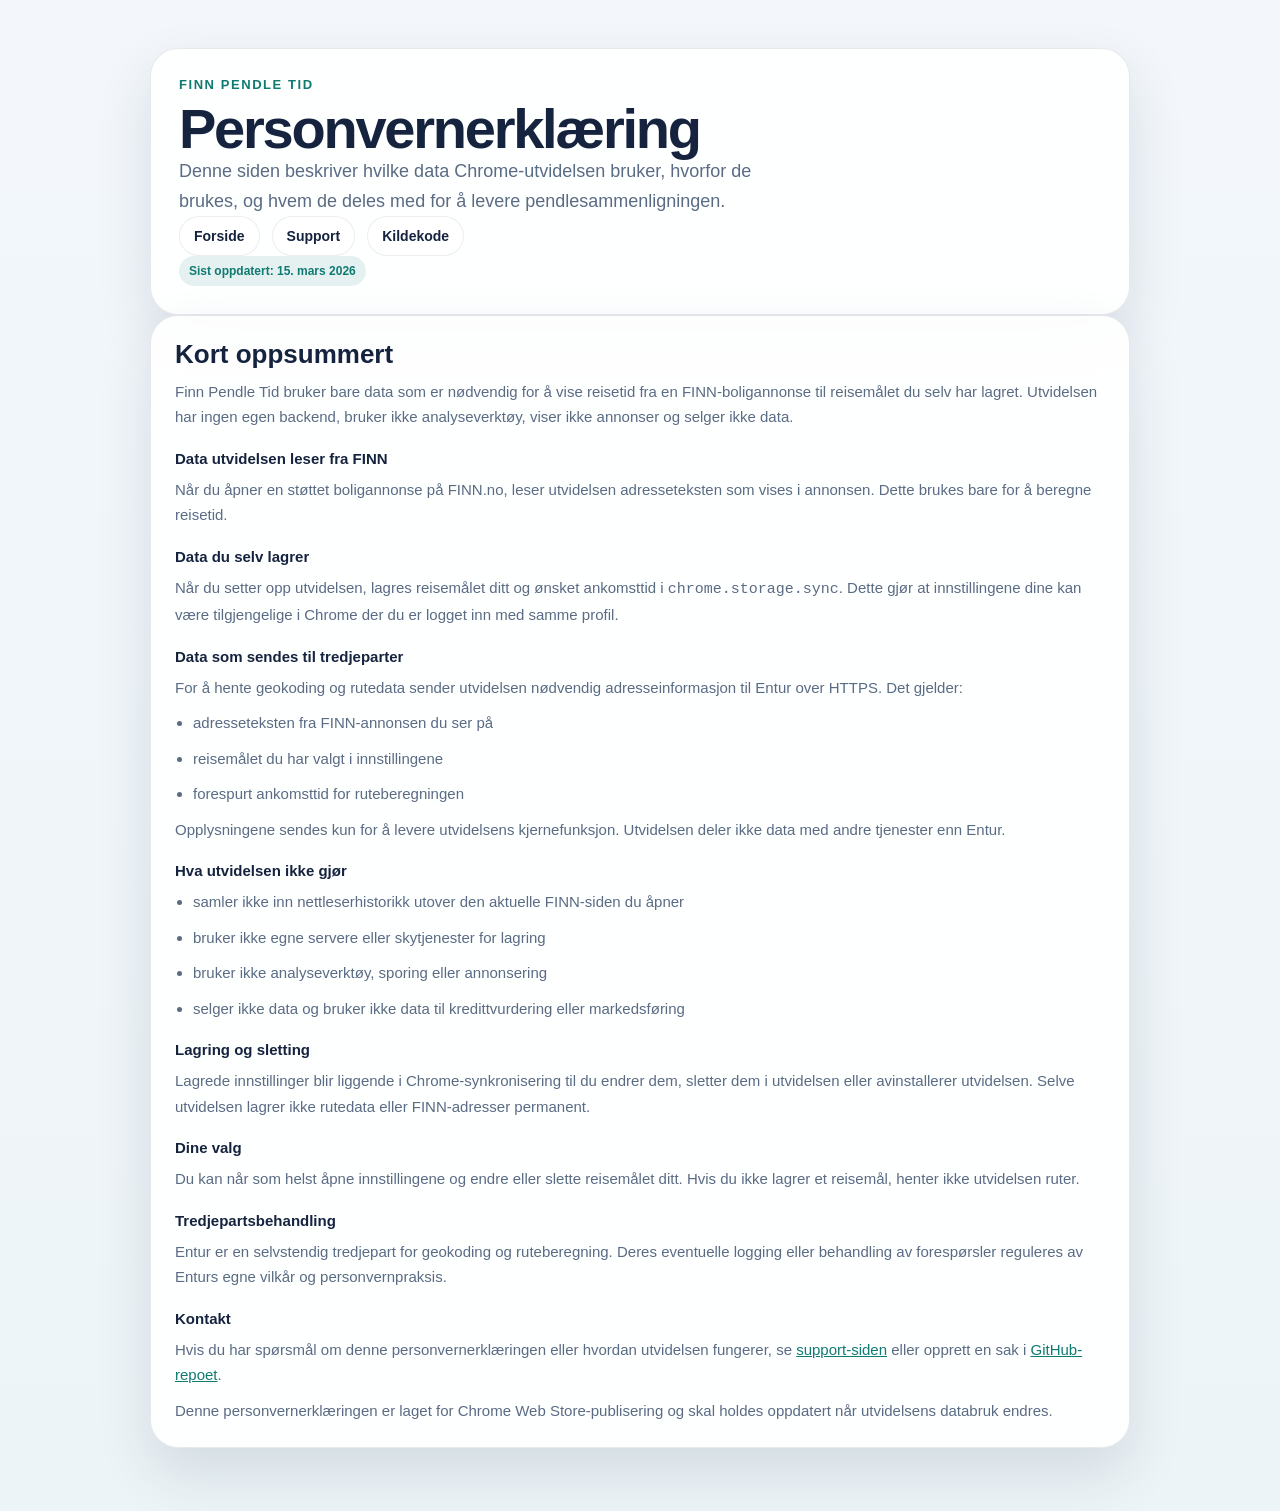
==== docs/privacy-policy/index.html @ 8294c9c9 "feat: Hardened for chrome web store" ====
<!doctype html>
<html lang="no">
  <head>
    <meta charset="utf-8">
    <meta name="viewport" content="width=device-width, initial-scale=1">
    <title>Personvernerklæring | Finn Pendle Tid</title>
    <link rel="stylesheet" href="../styles.css">
  </head>
  <body>
    <main class="page-shell">
      <section class="hero">
        <p class="kicker">Finn Pendle Tid</p>
        <h1>Personvernerklæring</h1>
        <p class="lead">
          Denne siden beskriver hvilke data Chrome-utvidelsen bruker, hvorfor de brukes, og hvem de deles med for å levere pendlesammenligningen.
        </p>
        <nav class="hero-nav" aria-label="Hurtiglenker">
          <a href="../">Forside</a>
          <a href="../support/">Support</a>
          <a href="https://github.com/oleremidahl/pendle-tid" target="_blank" rel="noreferrer">Kildekode</a>
        </nav>
        <p class="meta">Sist oppdatert: 15. mars 2026</p>
      </section>

      <section class="content-card" aria-labelledby="privacy-summary">
        <h2 id="privacy-summary">Kort oppsummert</h2>
        <p>
          Finn Pendle Tid bruker bare data som er nødvendig for å vise reisetid fra en FINN-boligannonse til reisemålet du selv har lagret.
          Utvidelsen har ingen egen backend, bruker ikke analyseverktøy, viser ikke annonser og selger ikke data.
        </p>

        <h3>Data utvidelsen leser fra FINN</h3>
        <p>
          Når du åpner en støttet boligannonse på FINN.no, leser utvidelsen adresseteksten som vises i annonsen. Dette brukes bare for å beregne reisetid.
        </p>

        <h3>Data du selv lagrer</h3>
        <p>
          Når du setter opp utvidelsen, lagres reisemålet ditt og ønsket ankomsttid i <code>chrome.storage.sync</code>. Dette gjør at innstillingene dine kan være tilgjengelige i Chrome der du er logget inn med samme profil.
        </p>

        <h3>Data som sendes til tredjeparter</h3>
        <p>
          For å hente geokoding og rutedata sender utvidelsen nødvendig adresseinformasjon til Entur over HTTPS. Det gjelder:
        </p>
        <ul>
          <li>adresseteksten fra FINN-annonsen du ser på</li>
          <li>reisemålet du har valgt i innstillingene</li>
          <li>forespurt ankomsttid for ruteberegningen</li>
        </ul>
        <p>
          Opplysningene sendes kun for å levere utvidelsens kjernefunksjon. Utvidelsen deler ikke data med andre tjenester enn Entur.
        </p>

        <h3>Hva utvidelsen ikke gjør</h3>
        <ul>
          <li>samler ikke inn nettleserhistorikk utover den aktuelle FINN-siden du åpner</li>
          <li>bruker ikke egne servere eller skytjenester for lagring</li>
          <li>bruker ikke analyseverktøy, sporing eller annonsering</li>
          <li>selger ikke data og bruker ikke data til kredittvurdering eller markedsføring</li>
        </ul>

        <h3>Lagring og sletting</h3>
        <p>
          Lagrede innstillinger blir liggende i Chrome-synkronisering til du endrer dem, sletter dem i utvidelsen eller avinstallerer utvidelsen. Selve utvidelsen lagrer ikke rutedata eller FINN-adresser permanent.
        </p>

        <h3>Dine valg</h3>
        <p>
          Du kan når som helst åpne innstillingene og endre eller slette reisemålet ditt. Hvis du ikke lagrer et reisemål, henter ikke utvidelsen ruter.
        </p>

        <h3>Tredjepartsbehandling</h3>
        <p>
          Entur er en selvstendig tredjepart for geokoding og ruteberegning. Deres eventuelle logging eller behandling av forespørsler reguleres av Enturs egne vilkår og personvernpraksis.
        </p>

        <h3>Kontakt</h3>
        <p>
          Hvis du har spørsmål om denne personvernerklæringen eller hvordan utvidelsen fungerer, se
          <a href="../support/">support-siden</a> eller opprett en sak i
          <a href="https://github.com/oleremidahl/pendle-tid/issues" target="_blank" rel="noreferrer">GitHub-repoet</a>.
        </p>

        <p class="footer-note">
          Denne personvernerklæringen er laget for Chrome Web Store-publisering og skal holdes oppdatert når utvidelsens databruk endres.
        </p>
      </section>
    </main>
  </body>
</html>
---- docs/styles.css ----
:root {
  color-scheme: light;
  --page-bg: linear-gradient(180deg, #f3f7fb 0%, #edf4f7 100%);
  --surface: rgba(255, 255, 255, 0.92);
  --surface-strong: #ffffff;
  --text: #15233f;
  --muted: #5a6b84;
  --border: rgba(21, 35, 63, 0.1);
  --accent: #0f7a72;
  --accent-soft: rgba(15, 122, 114, 0.1);
  --shadow: 0 24px 56px rgba(16, 39, 76, 0.12);
  font-family: "Avenir Next", "Segoe UI", sans-serif;
}

* {
  box-sizing: border-box;
}

body {
  margin: 0;
  min-height: 100vh;
  background: var(--page-bg);
  color: var(--text);
}

.page-shell {
  width: min(980px, calc(100vw - 32px));
  margin: 0 auto;
  padding: 48px 0 64px;
}

.hero,
.content-card {
  border: 1px solid var(--border);
  border-radius: 28px;
  background: var(--surface);
  box-shadow: var(--shadow);
  backdrop-filter: blur(16px);
}

.hero {
  padding: 28px;
}

.hero p,
.hero h1,
.hero nav {
  margin: 0;
}

.kicker {
  color: var(--accent);
  font-size: 13px;
  font-weight: 800;
  letter-spacing: 0.12em;
  text-transform: uppercase;
}

.hero h1 {
  margin-top: 10px;
  font-size: clamp(34px, 5vw, 56px);
  line-height: 0.98;
  letter-spacing: -0.04em;
}

.lead {
  max-width: 58ch;
  margin-top: 16px;
  color: var(--muted);
  font-size: 18px;
  line-height: 1.65;
}

.hero-nav {
  display: flex;
  flex-wrap: wrap;
  gap: 12px;
  margin-top: 24px;
}

.hero-nav a,
.link-chip {
  display: inline-flex;
  align-items: center;
  padding: 11px 14px;
  border-radius: 999px;
  background: var(--surface-strong);
  border: 1px solid rgba(21, 35, 63, 0.08);
  color: var(--text);
  font-size: 14px;
  font-weight: 700;
  text-decoration: none;
}

.hero-nav a:hover,
.link-chip:hover {
  border-color: rgba(15, 122, 114, 0.28);
  color: var(--accent);
}

.grid {
  display: grid;
  grid-template-columns: repeat(2, minmax(0, 1fr));
  gap: 18px;
  margin-top: 20px;
}

.content-card {
  padding: 24px;
}

.content-card h2,
.content-card h3,
.content-card p,
.content-card li {
  margin: 0;
}

.content-card h2 {
  font-size: 26px;
  line-height: 1.1;
}

.content-card h3 {
  margin-top: 20px;
  font-size: 15px;
  font-weight: 800;
}

.content-card p,
.content-card li {
  margin-top: 10px;
  color: var(--muted);
  font-size: 15px;
  line-height: 1.7;
}

.content-card ul {
  margin: 0;
  padding-left: 18px;
}

.content-card a {
  color: var(--accent);
}

.meta {
  display: inline-flex;
  align-items: center;
  margin-top: 16px;
  padding: 8px 10px;
  border-radius: 999px;
  background: var(--accent-soft);
  color: var(--accent);
  font-size: 12px;
  font-weight: 800;
}

.footer-note {
  margin-top: 18px;
  color: var(--muted);
  font-size: 13px;
  line-height: 1.6;
}

@media (max-width: 760px) {
  .page-shell {
    width: calc(100vw - 24px);
    padding: 28px 0 40px;
  }

  .hero,
  .content-card {
    border-radius: 22px;
    padding: 20px;
  }

  .grid {
    grid-template-columns: 1fr;
  }
}
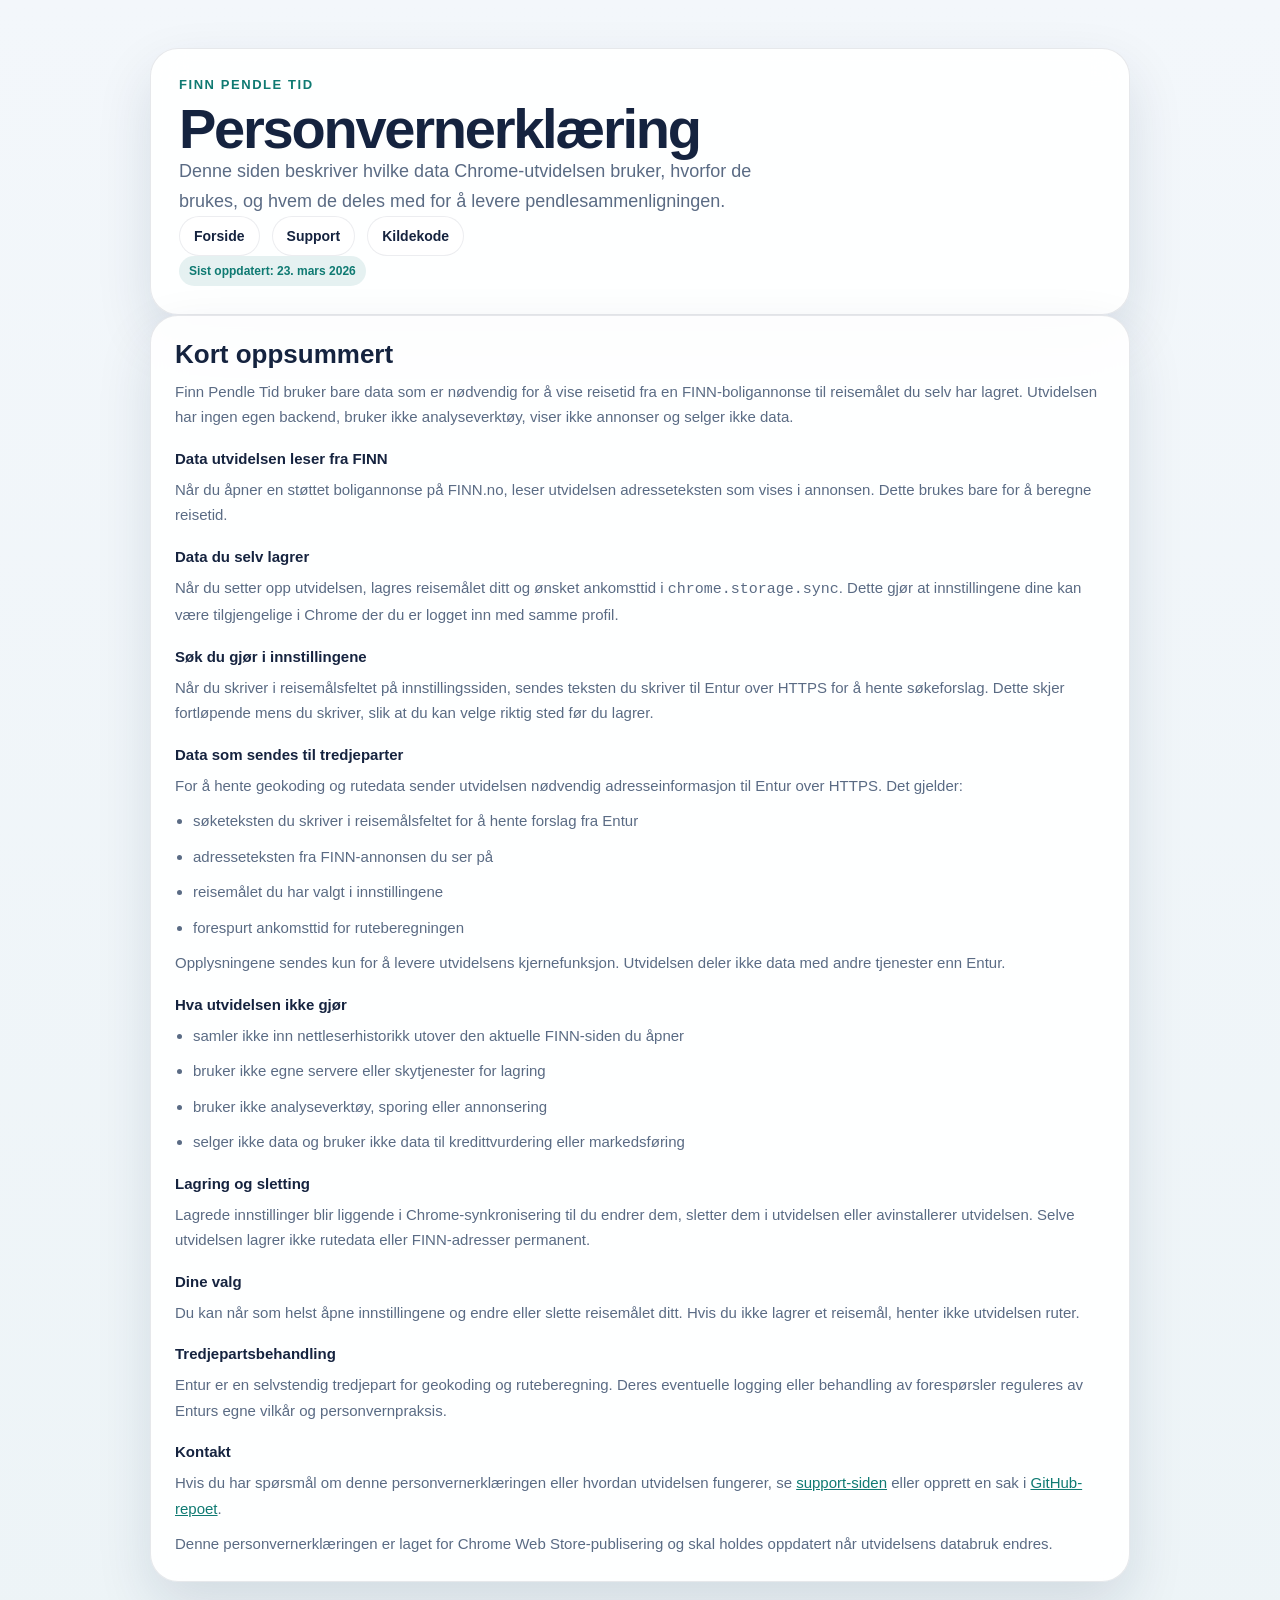
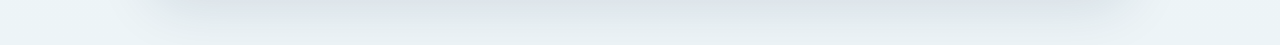
==== commit b9fa35af: "fix / feat: harden FINN lookup flow and add collapsible commute card" ====
--- a/docs/privacy-policy/index.html
+++ b/docs/privacy-policy/index.html
@@ -19,7 +19,7 @@
           <a href="../support/">Support</a>
           <a href="https://github.com/oleremidahl/pendle-tid" target="_blank" rel="noreferrer">Kildekode</a>
         </nav>
-        <p class="meta">Sist oppdatert: 15. mars 2026</p>
+        <p class="meta">Sist oppdatert: 23. mars 2026</p>
       </section>
 
       <section class="content-card" aria-labelledby="privacy-summary">
@@ -39,11 +39,17 @@
           Når du setter opp utvidelsen, lagres reisemålet ditt og ønsket ankomsttid i <code>chrome.storage.sync</code>. Dette gjør at innstillingene dine kan være tilgjengelige i Chrome der du er logget inn med samme profil.
         </p>
 
+        <h3>Søk du gjør i innstillingene</h3>
+        <p>
+          Når du skriver i reisemålsfeltet på innstillingssiden, sendes teksten du skriver til Entur over HTTPS for å hente søkeforslag. Dette skjer fortløpende mens du skriver, slik at du kan velge riktig sted før du lagrer.
+        </p>
+
         <h3>Data som sendes til tredjeparter</h3>
         <p>
           For å hente geokoding og rutedata sender utvidelsen nødvendig adresseinformasjon til Entur over HTTPS. Det gjelder:
         </p>
         <ul>
+          <li>søketeksten du skriver i reisemålsfeltet for å hente forslag fra Entur</li>
           <li>adresseteksten fra FINN-annonsen du ser på</li>
           <li>reisemålet du har valgt i innstillingene</li>
           <li>forespurt ankomsttid for ruteberegningen</li>
